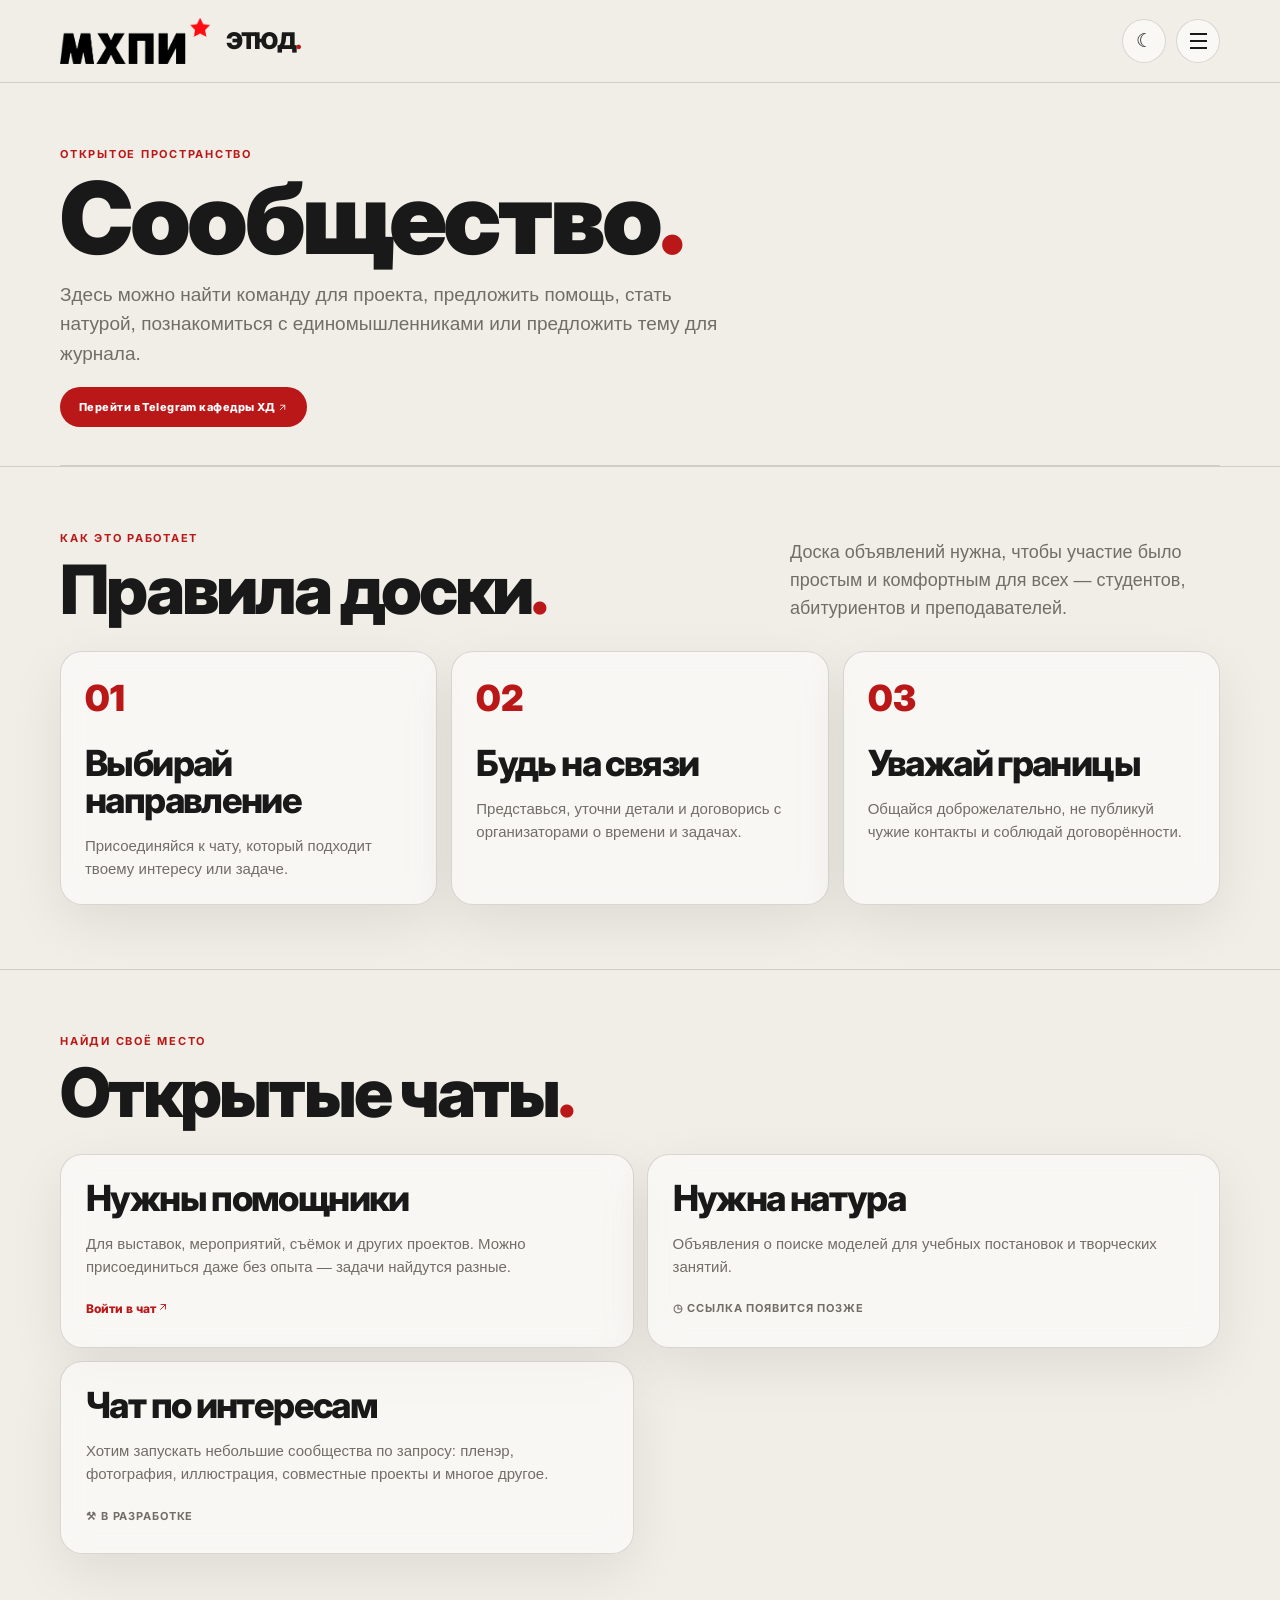
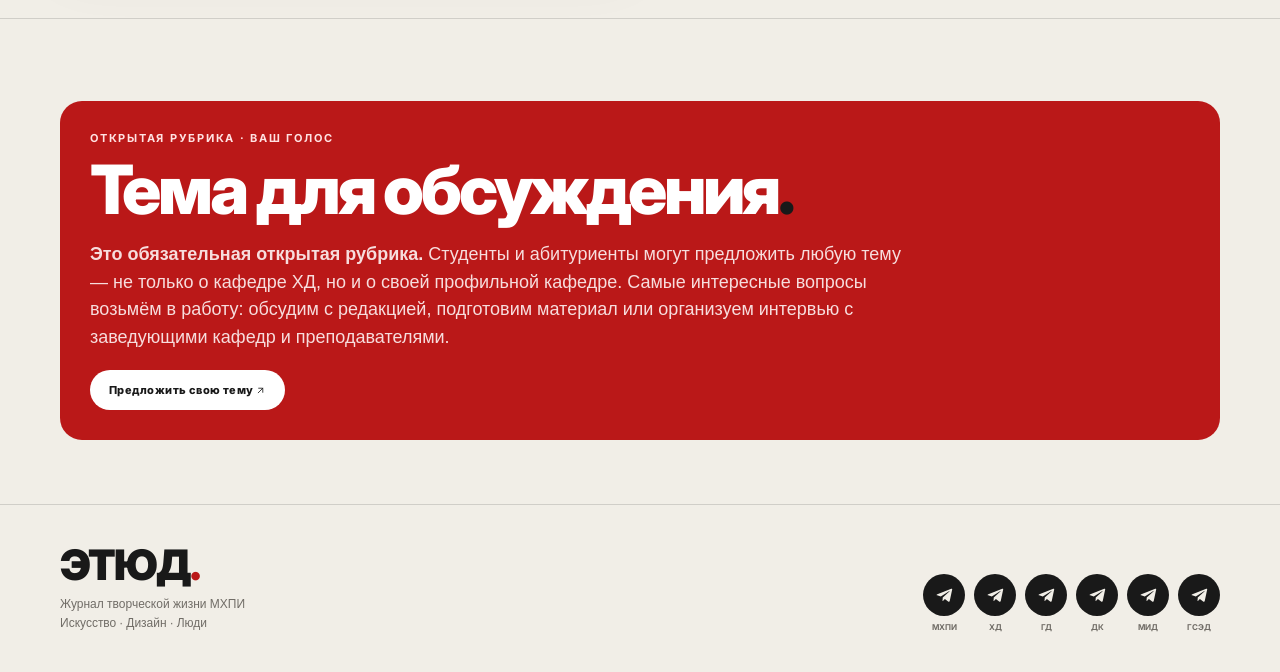
==== etude_updated/community.html @ ce53c4ec "Add files via upload" ====
<!doctype html><html lang="ru"><head><meta charset="utf-8"><meta name="viewport" content="width=device-width,initial-scale=1"><meta name="theme-color" content="#191919"><title>Сообщество — ЭТЮД</title><link rel="stylesheet" href="styles.css"></head><body>
<header class="site-header"><div class="wrap nav">
<a class="brand" href="index.html"><img class="brand-logo brand-logo-light" src="assets/logo-black.png" alt="МХПИ"><img class="brand-logo brand-logo-dark" src="assets/logo-white.png" alt="МХПИ"><span class="brand-word">ЭТЮД<i>.</i></span></a>
<div class="nav-actions"><button class="icon-btn" data-theme-toggle aria-label="Переключить тему">☾</button><button class="icon-btn burger" data-menu-open aria-label="Открыть меню"><span></span><span></span><span></span></button></div>
</div></header>
<div class="drawer-scrim"></div><nav class="drawer"><div class="drawer-top">ЭТЮД.<button class="icon-btn" data-menu-close aria-label="Закрыть меню">×</button></div>
<a href="issues.html">Выпуски <svg class="ui-arrow" viewBox="0 0 24 24" aria-hidden="true" focusable="false"><path d="M7 17 17 7M8 7h9v9" fill="none" stroke="currentColor" stroke-width="1.8" stroke-linecap="round" stroke-linejoin="round"/></svg></a><a href="community.html">Сообщество <svg class="ui-arrow" viewBox="0 0 24 24" aria-hidden="true" focusable="false"><path d="M7 17 17 7M8 7h9v9" fill="none" stroke="currentColor" stroke-width="1.8" stroke-linecap="round" stroke-linejoin="round"/></svg></a><a href="contacts.html">Контакты <svg class="ui-arrow" viewBox="0 0 24 24" aria-hidden="true" focusable="false"><path d="M7 17 17 7M8 7h9v9" fill="none" stroke="currentColor" stroke-width="1.8" stroke-linecap="round" stroke-linejoin="round"/></svg></a><a href="contacts.html#editor">Написать в редакцию <svg class="ui-arrow" viewBox="0 0 24 24" aria-hidden="true" focusable="false"><path d="M7 17 17 7M8 7h9v9" fill="none" stroke="currentColor" stroke-width="1.8" stroke-linecap="round" stroke-linejoin="round"/></svg></a><small>МХПИ · Искусство · Дизайн · Люди</small></nav>
<main>
<section class="wrap page-head"><div class="kicker">Открытое пространство</div><h1>Сообщество<span class="red">.</span></h1><p>Здесь можно найти команду для проекта, предложить помощь, стать натурой, познакомиться с единомышленниками или предложить тему для журнала.</p><a class="button red-button" href="https://t.me/mhpi_hd" target="_blank" rel="noopener">Перейти в Telegram кафедры ХД <svg class="ui-arrow" viewBox="0 0 24 24" aria-hidden="true" focusable="false"><path d="M7 17 17 7M8 7h9v9" fill="none" stroke="currentColor" stroke-width="1.8" stroke-linecap="round" stroke-linejoin="round"/></svg></a></section>
<section class="section"><div class="wrap"><div class="section-top"><div><div class="kicker">Как это работает</div><h2>Правила доски<span class="red">.</span></h2></div><p>Доска объявлений нужна, чтобы участие было простым и комфортным для всех — студентов, абитуриентов и преподавателей.</p></div><div class="tiles">
<div class="tile glass"><div class="tile-num">01</div><h3>Выбирай направление</h3><p>Присоединяйся к чату, который подходит твоему интересу или задаче.</p></div>
<div class="tile glass"><div class="tile-num">02</div><h3>Будь на связи</h3><p>Представься, уточни детали и договорись с организаторами о времени и задачах.</p></div>
<div class="tile glass"><div class="tile-num">03</div><h3>Уважай границы</h3><p>Общайся доброжелательно, не публикуй чужие контакты и соблюдай договорённости.</p></div>
</div></div></section>
<section class="section"><div class="wrap"><div class="section-top"><div><div class="kicker">Найди своё место</div><h2>Открытые чаты<span class="red">.</span></h2></div></div><div class="board-grid">
<div class="board-card glass"><h3>Нужны помощники</h3><p>Для выставок, мероприятий, съёмок и других проектов. Можно присоединиться даже без опыта — задачи найдутся разные.</p><a href="https://t.me/+NvVG2WRpuFw3ZGU6" target="_blank" rel="noopener">Войти в чат <svg class="ui-arrow" viewBox="0 0 24 24" aria-hidden="true" focusable="false"><path d="M7 17 17 7M8 7h9v9" fill="none" stroke="currentColor" stroke-width="1.8" stroke-linecap="round" stroke-linejoin="round"/></svg></a></div>
<div class="board-card glass"><h3>Нужна натура</h3><p>Объявления о поиске моделей для учебных постановок и творческих занятий.</p><span class="under-construction">◷ Ссылка появится позже</span></div>
<div class="board-card glass"><h3>Чат по интересам</h3><p>Хотим запускать небольшие сообщества по запросу: пленэр, фотография, иллюстрация, совместные проекты и многое другое.</p><span class="under-construction">⚒ В разработке</span></div>
</div></div></section>
<section class="section"><div class="wrap"><div class="topic-box"><div class="kicker" style="color:#ffe2e2">Открытая рубрика · Ваш голос</div><h2>Тема для обсуждения<span style="color:#191919">.</span></h2><p><b>Это обязательная открытая рубрика.</b> Студенты и абитуриенты могут предложить любую тему — не только о кафедре ХД, но и о своей профильной кафедре. Самые интересные вопросы возьмём в работу: обсудим с редакцией, подготовим материал или организуем интервью с заведующими кафедр и преподавателями.</p><a class="button" href="contacts.html#editor">Предложить свою тему <svg class="ui-arrow" viewBox="0 0 24 24" aria-hidden="true" focusable="false"><path d="M7 17 17 7M8 7h9v9" fill="none" stroke="currentColor" stroke-width="1.8" stroke-linecap="round" stroke-linejoin="round"/></svg></a></div></div></section>
</main>
<footer class="site-footer"><div class="wrap footer-inner"><div><div class="footer-logo">ЭТЮД<span>.</span></div><div class="footer-note">Журнал творческой жизни МХПИ<br>Искусство · Дизайн · Люди</div></div>
<div><div class="socials">
<a class="social" href="https://t.me/mhpi_team" aria-label="Telegram МХПИ" target="_blank"><svg viewBox="0 0 24 24"><path d="M21.7 4.3 18.6 19c-.2 1-.8 1.2-1.6.8l-4.5-3.3-2.2 2.1c-.2.2-.4.4-.8.4l.3-4.6 8.4-7.6c.4-.3-.1-.5-.5-.2L7.3 13.2 2.8 11.8c-1-.3-1-1 .2-1.5L20.5 3.5c.8-.3 1.5.2 1.2.8z"/></svg></a>
<a class="social" href="https://t.me/mhpi_hd" aria-label="Telegram ХД" target="_blank"><svg viewBox="0 0 24 24"><path d="M21.7 4.3 18.6 19c-.2 1-.8 1.2-1.6.8l-4.5-3.3-2.2 2.1c-.2.2-.4.4-.8.4l.3-4.6 8.4-7.6c.4-.3-.1-.5-.5-.2L7.3 13.2 2.8 11.8c-1-.3-1-1 .2-1.5L20.5 3.5c.8-.3 1.5.2 1.2.8z"/></svg></a>
<a class="social" href="https://t.me/mhpi_gd" aria-label="Telegram ГД" target="_blank"><svg viewBox="0 0 24 24"><path d="M21.7 4.3 18.6 19c-.2 1-.8 1.2-1.6.8l-4.5-3.3-2.2 2.1c-.2.2-.4.4-.8.4l.3-4.6 8.4-7.6c.4-.3-.1-.5-.5-.2L7.3 13.2 2.8 11.8c-1-.3-1-1 .2-1.5L20.5 3.5c.8-.3 1.5.2 1.2.8z"/></svg></a>
<a class="social" href="https://t.me/mhpi_dk" aria-label="Telegram ДК" target="_blank"><svg viewBox="0 0 24 24"><path d="M21.7 4.3 18.6 19c-.2 1-.8 1.2-1.6.8l-4.5-3.3-2.2 2.1c-.2.2-.4.4-.8.4l.3-4.6 8.4-7.6c.4-.3-.1-.5-.5-.2L7.3 13.2 2.8 11.8c-1-.3-1-1 .2-1.5L20.5 3.5c.8-.3 1.5.2 1.2.8z"/></svg></a>
<a class="social" href="https://t.me/kafedraMiD" aria-label="Telegram МиД" target="_blank"><svg viewBox="0 0 24 24"><path d="M21.7 4.3 18.6 19c-.2 1-.8 1.2-1.6.8l-4.5-3.3-2.2 2.1c-.2.2-.4.4-.8.4l.3-4.6 8.4-7.6c.4-.3-.1-.5-.5-.2L7.3 13.2 2.8 11.8c-1-.3-1-1 .2-1.5L20.5 3.5c.8-.3 1.5.2 1.2.8z"/></svg></a>
<a class="social" href="https://t.me/mhpi_gsed" aria-label="Telegram ГСЭД" target="_blank"><svg viewBox="0 0 24 24"><path d="M21.7 4.3 18.6 19c-.2 1-.8 1.2-1.6.8l-4.5-3.3-2.2 2.1c-.2.2-.4.4-.8.4l.3-4.6 8.4-7.6c.4-.3-.1-.5-.5-.2L7.3 13.2 2.8 11.8c-1-.3-1-1 .2-1.5L20.5 3.5c.8-.3 1.5.2 1.2.8z"/></svg></a>
</div><div class="social-labels"><span>МХПИ</span><span>ХД</span><span>ГД</span><span>ДК</span><span>МИД</span><span>ГСЭД</span></div></div></div></footer>
<script src="script.js"></script></body></html>
---- etude_updated/styles.css ----
@import url('https://fonts.googleapis.com/css2?family=Inter:wght@400;500;600;700;800;900&display=swap');
:root{--red:#BA1818;--paper:#F1EEE7;--pale:#E6E5E1;--stone:#C9C4BE;--ink:#191919;--bg:var(--paper);--fg:var(--ink);--muted:#716d67;--glass:rgba(255,255,255,.55);--line:rgba(25,25,25,.15);--shadow:0 18px 55px rgba(0,0,0,.08);--head:Inter,Arial,sans-serif;--body:"Franklin Gothic Book",Arial,sans-serif}
[data-theme="dark"]{--bg:#191919;--fg:#F1EEE7;--muted:#b9b4ae;--glass:rgba(241,238,231,.075);--line:rgba(241,238,231,.16);--shadow:0 18px 55px rgba(0,0,0,.24)}
*{box-sizing:border-box}html{scroll-behavior:smooth;scroll-padding-top:95px}body{margin:0;background:var(--bg);color:var(--fg);font:18px/1.55 var(--body);transition:background .35s,color .35s}a{color:inherit;text-decoration:none}button{font:inherit;cursor:pointer}img{max-width:100%}.wrap{width:min(1160px,calc(100% - 52px));margin:auto}
.site-header{position:sticky;top:0;z-index:40;background:color-mix(in srgb,var(--bg) 82%,transparent);backdrop-filter:blur(18px);border-bottom:1px solid var(--line)}.nav{height:82px;display:flex;align-items:center;justify-content:space-between}.brand{display:flex;align-items:center;gap:16px}.brand-logo{width:112px;height:62px;object-fit:contain;background:#000;padding:5px}.brand-word{font:900 23px/1 var(--head);letter-spacing:-1.5px}.brand-word i{font-style:normal;color:var(--red)}.nav-actions{display:flex;gap:10px}.icon-btn{width:44px;height:44px;border:1px solid var(--line);border-radius:50%;background:var(--glass);color:var(--fg);display:grid;place-items:center;font-size:19px}.burger{display:flex;flex-direction:column;gap:5px;align-items:center;justify-content:center}.burger span{width:17px;height:2px;background:var(--fg);display:block}
.drawer-scrim{position:fixed;inset:0;background:#0008;z-index:48;opacity:0;visibility:hidden;transition:.25s}.drawer-scrim.open{opacity:1;visibility:visible}.drawer{position:fixed;right:0;top:0;height:100dvh;width:min(410px,90vw);z-index:49;background:var(--bg);padding:28px;transform:translateX(105%);transition:transform .32s;border-left:1px solid var(--line);display:flex;flex-direction:column}.drawer.open{transform:translateX(0)}.drawer-top{display:flex;align-items:center;justify-content:space-between;margin-bottom:42px;font:900 30px var(--head)}.drawer a{font:800 25px var(--head);letter-spacing:-.05em;padding:17px 0;border-bottom:1px solid var(--line)}.drawer a:hover{color:var(--red)}.drawer small{margin-top:auto;color:var(--muted)}
.kicker{font:700 11px var(--head);letter-spacing:.16em;text-transform:uppercase;color:var(--red)}h1,h2,h3{font-family:var(--head);letter-spacing:-.065em}h1{font-size:clamp(64px,11vw,130px);line-height:.86;margin:0;font-weight:900}h2{font-size:clamp(38px,6vw,68px);line-height:.96;margin:12px 0 0;font-weight:850}h3{font-size:clamp(25px,3vw,36px);line-height:1.03;margin:0 0 12px;font-weight:800}.red{color:var(--red)}.muted{color:var(--muted)}.lead{font-size:clamp(18px,2vw,22px);line-height:1.5;max-width:760px}.smallcaps{font:700 11px var(--head);letter-spacing:.12em;text-transform:uppercase;color:var(--muted)}
.hero{padding:76px 0 64px;display:grid;grid-template-columns:1.15fr .85fr;gap:45px;align-items:end}.hero h1{margin:18px 0 20px}.hero h1 span{color:var(--red)}.hero-copy{max-width:510px;color:var(--muted);font-size:20px}.hero-art{position:relative;min-height:340px;border-radius:26px;overflow:hidden;background:var(--ink)}.hero-art img{width:100%;height:100%;min-height:340px;object-fit:cover;opacity:.9}.hero-tag{position:absolute;left:20px;bottom:20px;padding:12px 16px;border:1px solid #ffffff55;border-radius:14px;background:#191919aa;color:#fff;backdrop-filter:blur(12px);font:700 11px var(--head);letter-spacing:.12em}
.section{padding:64px 0;border-top:1px solid var(--line)}.section-top{display:flex;align-items:end;justify-content:space-between;gap:30px;margin-bottom:28px}.section-top p{max-width:430px;margin:0;color:var(--muted)}.glass{background:var(--glass);border:1px solid var(--line);backdrop-filter:blur(15px);border-radius:22px;box-shadow:var(--shadow)}
.issue-card{display:grid;grid-template-columns:.8fr 1.2fr;overflow:hidden;min-height:330px}.issue-card-copy{padding:34px;display:flex;flex-direction:column;justify-content:space-between}.issue-number{font:900 64px/.9 var(--head);letter-spacing:-.08em}.issue-card h3{margin-top:35px}.issue-card-image{min-height:300px}.issue-card-image img{width:100%;height:100%;object-fit:cover}.text-link{display:inline-flex;align-items:center;gap:8px;color:var(--red);font:800 12px var(--head);letter-spacing:.04em;margin-top:16px}.text-link:hover{gap:13px}
.tiles{display:grid;grid-template-columns:repeat(3,1fr);gap:14px}.tile{padding:24px;min-height:180px}.tile .tile-num{font:900 36px var(--head);color:var(--red)}.tile h3{margin-top:25px}.tile p{color:var(--muted);font-size:15px;margin-bottom:0}
.page-head{padding:64px 0 38px;border-bottom:1px solid var(--line)}.page-head h1{font-size:clamp(54px,9vw,100px);margin:14px 0}.page-head p{max-width:680px;color:var(--muted);font-size:19px}
.issue-meta{display:flex;gap:12px;flex-wrap:wrap;color:var(--muted);font:700 11px var(--head);letter-spacing:.1em;text-transform:uppercase}.article-intro{padding:55px 0 65px;display:grid;grid-template-columns:.95fr 1.05fr;gap:40px;align-items:center}.article-intro .intro-photos{display:grid;grid-template-columns:1fr 1fr;gap:12px}.article-intro img{width:100%;height:300px;object-fit:cover;border-radius:18px}.article-intro img:last-child{margin-top:35px}.article-intro p{color:var(--muted)}.article-section{padding:55px 0;border-top:1px solid var(--line)}.article-heading{display:grid;grid-template-columns:110px 1fr;gap:22px;align-items:start;margin-bottom:25px}.article-heading .n{font:900 58px/.9 var(--head);letter-spacing:-.08em;color:var(--red)}.article-heading p{max-width:650px;color:var(--muted);margin:12px 0 0}.event-copy{max-width:850px;color:var(--muted);margin:0 0 22px 132px}.gallery{display:grid;grid-template-columns:repeat(12,1fr);gap:12px;margin:22px 0 0 132px}.gallery button{border:0;padding:0;background:none;border-radius:16px;overflow:hidden;cursor:zoom-in;grid-column:span 4;min-height:210px}.gallery button.wide{grid-column:span 8}.gallery img{display:block;width:100%;height:100%;min-height:210px;max-height:430px;object-fit:cover;transition:transform .4s}.gallery button:hover img{transform:scale(1.035)}
.plan-list{display:grid;gap:12px}.plan{display:grid;grid-template-columns:65px 1fr;gap:20px;padding:24px}.plan .n{font:900 34px var(--head);color:var(--red)}.plan p{color:var(--muted);margin:6px 0 0}
.board-grid{display:grid;grid-template-columns:repeat(2,1fr);gap:13px}.board-card{padding:25px}.board-card p{color:var(--muted);font-size:15px}.board-card a{display:inline-flex;margin-top:8px;color:var(--red);font:800 12px var(--head)}.under-construction{display:inline-flex;align-items:center;gap:8px;color:var(--muted);font:700 11px var(--head);text-transform:uppercase;letter-spacing:.08em}.topic-box{margin-top:18px;padding:30px;background:var(--red);color:white;border-radius:22px}.topic-box p{max-width:820px;color:#f7dddd}.button{display:inline-flex;align-items:center;justify-content:center;padding:13px 19px;border-radius:99px;background:var(--fg);color:var(--bg);font:800 11px var(--head);letter-spacing:.04em;border:0}.button.red-button{background:var(--red);color:#fff}.topic-box .button{background:#fff;color:#191919}
.team-cta{padding:60px 0;display:grid;grid-template-columns:1fr 1fr;gap:30px;align-items:center;border-top:1px solid var(--line)}.team-cta p{color:var(--muted);max-width:570px}
.contact-list{display:grid;grid-template-columns:repeat(2,1fr);gap:14px}.contact{padding:24px;display:flex;gap:17px;align-items:center}.contact-icon{width:48px;height:48px;border-radius:50%;background:var(--fg);color:var(--bg);display:grid;place-items:center;flex:0 0 48px}.contact-icon svg{width:21px;height:21px;fill:currentColor}.contact b{display:block;font:800 17px var(--head)}.contact span{color:var(--muted);font-size:14px}.contact a{color:var(--red)}
.archive-grid{display:grid;grid-template-columns:repeat(2,1fr);gap:16px}.archive-card{overflow:hidden}.archive-card img{width:100%;height:260px;object-fit:cover;display:block}.archive-copy{padding:24px}.archive-copy .issue-meta{margin-bottom:12px}
.site-footer{border-top:1px solid var(--line);padding:34px 0 40px}.footer-inner{display:flex;justify-content:space-between;align-items:end;gap:24px}.footer-logo{font:900 42px var(--head);letter-spacing:-.09em}.footer-logo span{color:var(--red)}.footer-note{font-size:12px;color:var(--muted);margin-top:5px}.socials{display:flex;gap:9px;justify-content:flex-end;flex-wrap:wrap}.social{width:42px;height:42px;border-radius:50%;background:var(--fg);color:var(--bg);display:grid;place-items:center;transition:transform .2s}.social:hover{transform:translateY(-4px)}.social svg{width:19px;height:19px;fill:currentColor}.social-labels{display:flex;gap:9px;justify-content:flex-end;margin-top:6px}.social-labels span{width:42px;text-align:center;color:var(--muted);font:700 8px var(--head)}
.lightbox{position:fixed;inset:0;z-index:80;background:#080808ed;display:none;align-items:center;justify-content:center;padding:25px}.lightbox.open{display:flex}.lightbox img{max-width:min(92vw,1300px);max-height:88vh;object-fit:contain}.lightbox button{position:absolute;top:20px;right:22px;background:#fff;color:#111;border:0;border-radius:50%;width:44px;height:44px;font-size:25px}
@media(max-width:800px){.wrap{width:calc(100% - 36px)}.hero{grid-template-columns:1fr;gap:28px;padding:50px 0}.hero-art,.hero-art img{min-height:280px}.section{padding:48px 0}.issue-card{grid-template-columns:1fr}.issue-card-image{order:-1;height:260px;min-height:0}.tiles{grid-template-columns:1fr 1fr}.article-intro{grid-template-columns:1fr;padding:40px 0}.article-intro img{height:250px}.article-heading{grid-template-columns:70px 1fr;gap:14px}.article-heading .n{font-size:44px}.event-copy,.gallery{margin-left:84px}.gallery button{grid-column:span 6}.gallery button.wide{grid-column:span 12}.team-cta{grid-template-columns:1fr}.contact-list{grid-template-columns:1fr 1fr}}
@media(max-width:520px){body{font-size:16px}.wrap{width:calc(100% - 28px)}.nav{height:72px}.brand{gap:10px}.brand-logo{width:92px;height:52px}.brand-word{font-size:19px}.icon-btn{width:40px;height:40px}.hero{padding:40px 0}.hero h1{font-size:76px}.hero-copy{font-size:17px}.hero-art,.hero-art img{min-height:230px}.section-top{display:block}.section-top p{margin-top:15px}.tiles{grid-template-columns:1fr}.tile{min-height:130px}.tile h3{margin-top:15px}.page-head{padding:43px 0 28px}.page-head h1{font-size:58px}.article-intro .intro-photos{gap:8px}.article-intro img{height:190px}.article-heading{grid-template-columns:45px 1fr;gap:10px}.article-heading .n{font-size:35px}.article-heading h2{font-size:31px}.event-copy,.gallery{margin-left:0}.gallery{grid-template-columns:1fr 1fr;gap:8px}.gallery button,.gallery button.wide{grid-column:span 1;min-height:155px}.gallery button.wide{grid-column:span 2}.gallery img{min-height:155px}.plan{grid-template-columns:42px 1fr;padding:18px}.plan .n{font-size:28px}.board-grid,.contact-list,.archive-grid{grid-template-columns:1fr}.team-cta{padding:44px 0}.footer-inner{align-items:flex-start;flex-direction:column}.socials,.social-labels{justify-content:flex-start}.page-head p{font-size:16px}}

/* ЭТЮД: галереи, отметка нового выпуска и реакции */
.new-badge{display:inline-flex;align-items:center;width:max-content;padding:5px 9px;border-radius:99px;background:var(--red);color:#fff;font:800 9px/1 var(--head);letter-spacing:.12em;margin:0 0 9px}
.gallery{grid-template-columns:repeat(2,minmax(0,1fr));align-items:start}
.gallery button,.gallery button.wide{grid-column:span 1;min-height:0;height:auto;display:block;cursor:zoom-in;background:var(--glass)}
.gallery button.wide{grid-column:span 2}
.gallery img{width:100%;height:auto;min-height:0;max-height:none;display:block;object-fit:contain;transition:transform .45s cubic-bezier(.2,.7,.2,1)}
.gallery button:hover img{transform:scale(1.025)}
.lightbox{gap:18px;flex-direction:row}
.lightbox figure{margin:0;display:flex;flex-direction:column;align-items:center;max-width:calc(100vw - 150px);max-height:88vh}
.lightbox img{display:block;max-width:100%;max-height:82vh;object-fit:contain}
.lightbox figcaption{color:#fff9;font:600 11px var(--head);margin-top:12px;letter-spacing:.08em}
.lightbox .lb-close,.lightbox .lb-prev,.lightbox .lb-next{position:absolute;border:1px solid #ffffff55;background:#ffffff18;color:white;border-radius:50%;width:48px;height:48px;font-size:30px;display:grid;place-items:center;backdrop-filter:blur(10px)}
.lightbox .lb-close{top:18px;right:18px}.lightbox .lb-prev{left:20px;top:50%;transform:translateY(-50%)}.lightbox .lb-next{right:20px;top:50%;transform:translateY(-50%)}.lb-counter{position:absolute;bottom:18px;left:50%;transform:translateX(-50%);color:#fff9;font:700 11px var(--head);letter-spacing:.12em}
.support-section{padding:70px 0 85px}
.support-card{padding:clamp(25px,5vw,58px);border:1px solid var(--line);border-radius:28px;background:var(--glass);box-shadow:var(--shadow);backdrop-filter:blur(16px)}
.support-card h2{font-size:clamp(38px,6vw,68px);margin:14px 0 18px}.support-card>p{max-width:720px;color:var(--muted)}
.reaction-row{display:flex;gap:12px;flex-wrap:wrap;margin:28px 0 8px}
.reaction{display:flex;align-items:center;gap:11px;border:1px solid var(--line);border-radius:99px;padding:13px 18px;background:transparent;color:var(--fg);font:700 12px var(--head);transition:.2s}
.reaction:hover{transform:translateY(-2px);border-color:var(--red)}.reaction[aria-pressed="true"]{background:var(--red);color:#fff;border-color:var(--red)}.reaction-icon{font-size:20px;color:var(--red)}.reaction[aria-pressed="true"] .reaction-icon{color:#fff}.reaction b{font-variant-numeric:tabular-nums}.reaction-note{font-size:12px!important;margin-top:8px}
.etude-joke{margin-top:35px;padding:18px 20px;border-radius:16px;background:var(--fg);color:var(--bg);display:flex;align-items:center;gap:14px;font-size:13px;position:relative;overflow:hidden}.joke-mark{font:900 22px var(--head);color:var(--red);flex:none}.joke-stamp{font:900 9px var(--head);letter-spacing:.12em;color:var(--red);white-space:nowrap}
@media(max-width:520px){.gallery{grid-template-columns:1fr 1fr;gap:8px}.gallery button,.gallery button.wide{grid-column:span 1}.gallery button.wide{grid-column:span 2}.lightbox{padding:12px;gap:0}.lightbox figure{max-width:calc(100vw - 82px)}.lightbox img{max-height:78vh}.lightbox .lb-prev{left:7px;width:34px;height:34px;font-size:23px}.lightbox .lb-next{right:7px;width:34px;height:34px;font-size:23px}.lightbox .lb-close{top:10px;right:10px;width:38px;height:38px}.reaction-row{gap:8px}.reaction{padding:12px 13px;font-size:11px}.etude-joke{align-items:flex-start;flex-wrap:wrap}.joke-stamp{margin-left:36px}}


/* Refinements: stronger masthead, typography, gallery controls and reactions */
.brand-logo{width:128px;height:70px;padding:6px}
.hero-art{margin-right:18px;overflow:visible}.hero-art img{border-radius:26px}
.hero-art:after{content:"";position:absolute;right:-18px;top:2%;height:96%;width:8px;border-radius:8px;background:var(--red)}
h1,h2,h3,.drawer a,.footer-logo{letter-spacing:-.045em}
.page-head h1,.article-heading h2{letter-spacing:-.035em}
.lb-prev,.lb-next{font-family:Arial,sans-serif!important;font-weight:300!important;line-height:1}
.reaction-row{align-items:center}
.reaction{min-height:48px;justify-content:center}
.reaction[data-vote="up"].is-animated{animation:like-pop .48s ease}
.reaction[data-vote="down"].is-animated{animation:dislike-drop .55s ease}
.reaction[data-vote="up"][aria-pressed="true"] .reaction-icon{animation:heart-beat .7s ease}
.reaction[data-vote="down"][aria-pressed="true"] .reaction-icon{animation:sad-shake .55s ease}
.reaction-mini{margin:18px 0 22px}
.reaction-mini .reaction{padding:9px 14px;min-height:40px}
.reaction-mini .reaction span:nth-child(2){font-size:11px}
.reaction-mini .reaction-icon{font-size:17px}
.reaction-mini .reaction[data-vote="down"] b{display:none}
.reaction-row:not(.reaction-mini) [data-vote="down"] b{display:none}
.reaction-row [data-count="down"]{display:none}
.event-date{display:block;color:var(--muted);font:700 11px var(--head);letter-spacing:.12em;text-transform:uppercase;margin-top:8px}
@keyframes like-pop{0%{transform:scale(1)}35%{transform:scale(1.13) rotate(-2deg)}65%{transform:scale(.96)}100%{transform:scale(1)}}
@keyframes heart-beat{0%,100%{transform:scale(1)}25%{transform:scale(1.35)}50%{transform:scale(.9)}75%{transform:scale(1.2)}}
@keyframes dislike-drop{0%{transform:translateY(0)}35%{transform:translateY(4px) rotate(2deg)}65%{transform:translateY(-2px)}100%{transform:translateY(0)}}
@keyframes sad-shake{0%,100%{transform:translateX(0)}25%{transform:translateX(-3px)}50%{transform:translateX(3px)}75%{transform:translateX(-2px)}}
@media(max-width:520px){.nav{height:82px}.brand-logo{width:124px;height:68px}.hero-art{margin-right:12px}.hero-art:after{right:-12px;width:6px}.page-head h1,.article-heading h2{letter-spacing:-.025em}}

.lightbox .lb-prev svg,.lightbox .lb-next svg{width:22px;height:22px;display:block}.lightbox .lb-prev,.lightbox .lb-next{display:grid;place-items:center}


/* Brand marks swap with the site theme */
.brand{gap:16px}
.brand-logo{width:150px;height:54px;object-fit:contain;background:transparent;padding:0;display:block}
.brand-logo-dark{display:none}
[data-theme="dark"] .brand-logo-light{display:none}
[data-theme="dark"] .brand-logo-dark{display:block}
.article-feedback-top{padding:24px 0 12px;border-top:1px solid var(--line)}
.article-feedback-top .reaction-row{margin:0}
.reaction-row{display:flex;gap:12px;flex-wrap:wrap;align-items:center}
.reaction{min-height:52px;justify-content:center;gap:10px;padding:12px 20px}
.reaction-icon{width:23px;height:23px;display:inline-grid;place-items:center;position:relative;color:var(--red);font-size:0}
.reaction-icon svg{width:24px;height:24px;overflow:visible}
.heart-shape{fill:currentColor;stroke:currentColor;stroke-width:1}
.crack-heart svg path{stroke:currentColor;stroke-width:1.8;stroke-linecap:round;stroke-linejoin:round}
.heart-left,.heart-right{fill:none}
.heart-crack{fill:none;stroke:var(--red)!important;stroke-width:1.8!important}
.reaction[data-vote="up"][aria-pressed="true"] .reaction-icon{animation:heartbeat-live 1.05s cubic-bezier(.2,.8,.25,1)}
.reaction[data-vote="up"][aria-pressed="true"] .reaction-icon:after{content:"";position:absolute;inset:-5px;border:1.5px solid var(--red);border-radius:50%;animation:heart-ripple .75s ease-out}
.reaction[data-vote="down"][aria-pressed="true"] .crack-heart .heart-left{transform-origin:100% 45%;animation:crack-left .7s cubic-bezier(.2,.8,.2,1) forwards}
.reaction[data-vote="down"][aria-pressed="true"] .crack-heart .heart-right{transform-origin:0 45%;animation:crack-right .7s cubic-bezier(.2,.8,.2,1) forwards}
.reaction[data-vote="down"][aria-pressed="true"] .crack-heart .heart-crack{animation:crack-flash .7s ease}
@keyframes heartbeat-live{0%{transform:scale(1)}12%{transform:scale(1.22)}24%{transform:scale(.94)}38%{transform:scale(1.18)}52%{transform:scale(.98)}68%{transform:scale(1.1)}100%{transform:scale(1)}}
@keyframes heart-ripple{0%{opacity:.8;transform:scale(.6)}100%{opacity:0;transform:scale(1.8)}}
@keyframes crack-left{0%{transform:translate(0,0) rotate(0)}45%{transform:translate(-2px,-1px) rotate(-9deg)}100%{transform:translate(-4px,2px) rotate(-15deg);opacity:.72}}
@keyframes crack-right{0%{transform:translate(0,0) rotate(0)}45%{transform:translate(2px,1px) rotate(9deg)}100%{transform:translate(4px,2px) rotate(15deg);opacity:.72}}
@keyframes crack-flash{0%,100%{opacity:1}35%{opacity:.35}60%{opacity:1}}
@media(max-width:520px){.brand{gap:11px}.brand-logo{width:132px;height:48px}.article-feedback-top{padding:18px 0 8px}.reaction{padding:10px 14px;min-height:46px}}


/* Mobile-safe arrow glyphs: use vector icons instead of platform text/emoji glyphs */
.ui-arrow{display:inline-block;width:1em;height:1em;vertical-align:-.16em;margin-left:.08em;flex:0 0 auto}
.text-link .ui-arrow{width:1.05em;height:1.05em;transition:transform .2s ease}
.text-link:hover .ui-arrow{transform:translate(2px,-2px)}
.drawer a .ui-arrow{width:.85em;height:.85em}
.lightbox .lb-prev,.lightbox .lb-next{-webkit-appearance:none;appearance:none;font-family:Arial,sans-serif!important;font-variant-emoji:text;text-shadow:none}
.lightbox .lb-prev svg,.lightbox .lb-next svg{width:22px;height:22px;display:block;flex:none}
.reaction[data-vote="up"][aria-pressed="true"] .reaction-icon{animation:heartbeat-smooth 1.45s ease-in-out}
.reaction[data-vote="down"][aria-pressed="true"] .reaction-icon{animation:soft-disappoint 650ms ease-in-out}
.heart-sad{fill:none;stroke:currentColor;stroke-width:1.5;stroke-linecap:round;stroke-linejoin:round}
.crack-heart svg .heart-sad{stroke:currentColor;fill:none}
@keyframes heartbeat-smooth{
  0%{transform:scale(1)}
  14%{transform:scale(1.12)}
  27%{transform:scale(1.02)}
  42%{transform:scale(1.16)}
  58%{transform:scale(1.04)}
  76%{transform:scale(1.08)}
  100%{transform:scale(1)}
}
@keyframes soft-disappoint{
  0%{transform:translateY(0) rotate(0) scale(1);opacity:1}
  35%{transform:translateY(3px) rotate(-8deg) scale(.92);opacity:.58}
  70%{transform:translateY(1px) rotate(-4deg) scale(.97);opacity:.82}
  100%{transform:translateY(0) rotate(0) scale(1);opacity:1}
}
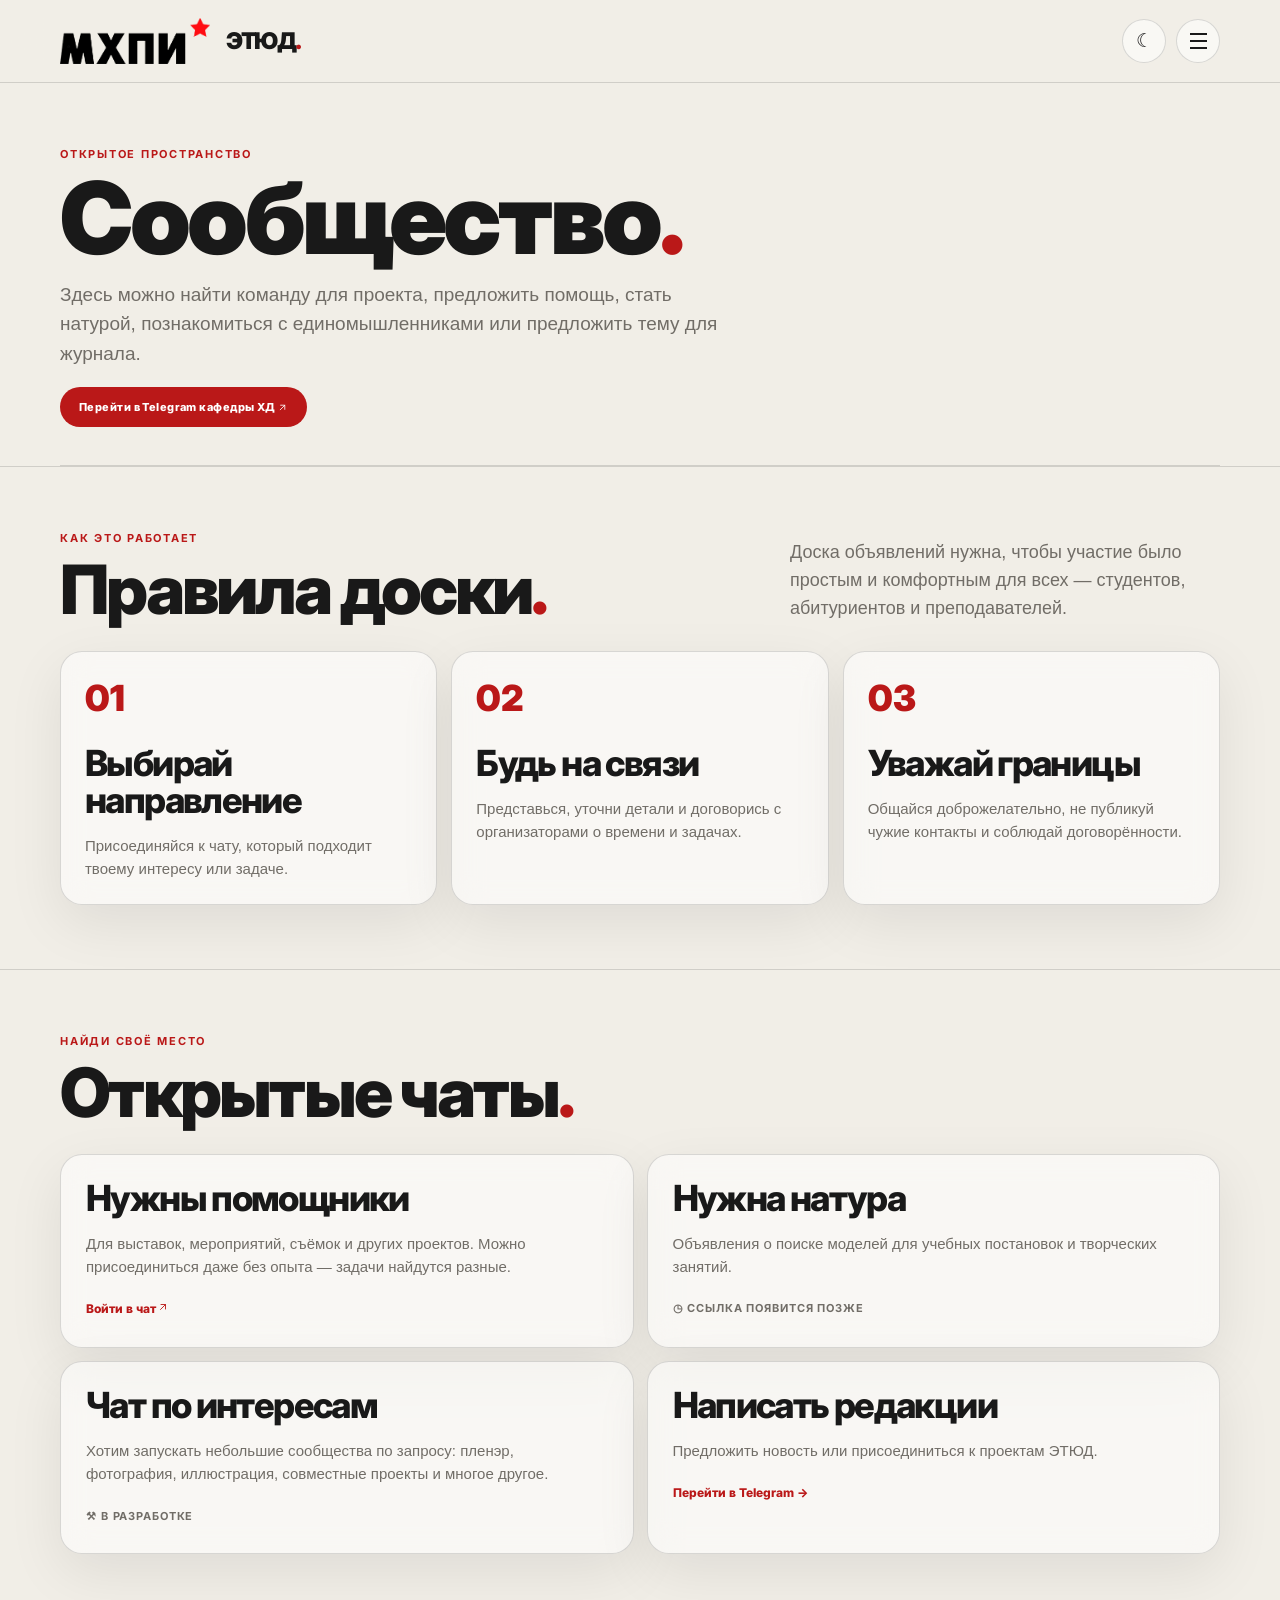
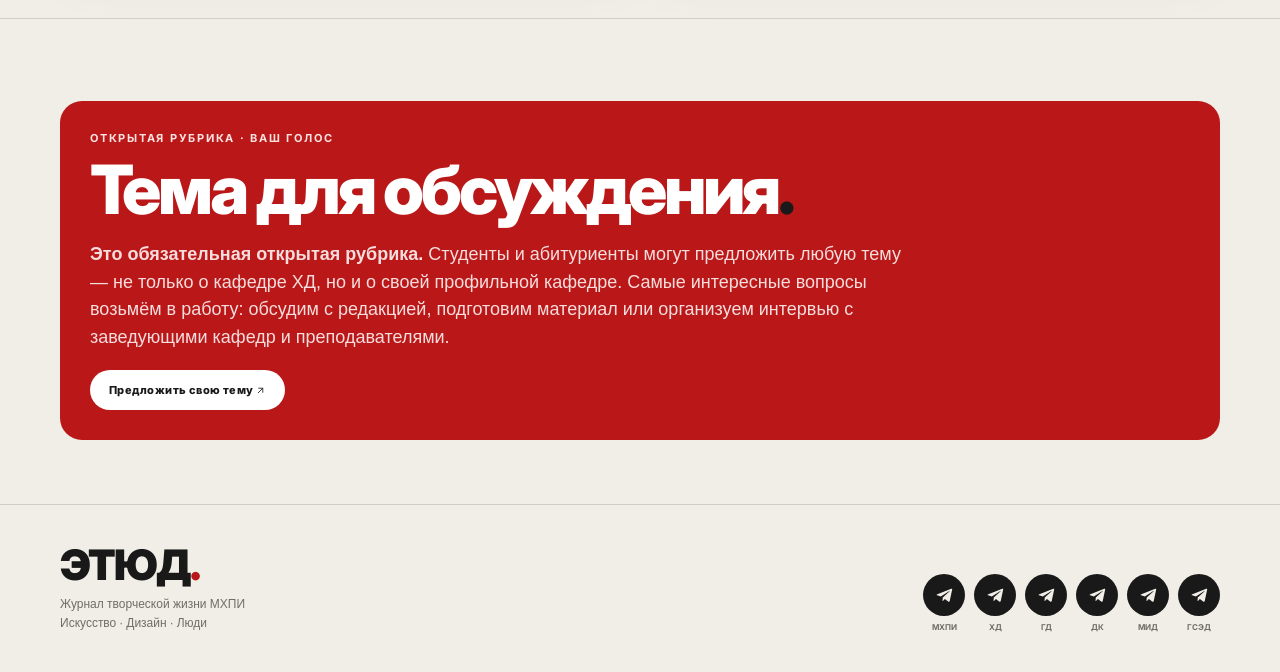
==== commit 76860cd8: "Update community.html" ====
--- a/etude_updated/community.html
+++ b/etude_updated/community.html
@@ -16,6 +16,7 @@
 <div class="board-card glass"><h3>Нужны помощники</h3><p>Для выставок, мероприятий, съёмок и других проектов. Можно присоединиться даже без опыта — задачи найдутся разные.</p><a href="https://t.me/+NvVG2WRpuFw3ZGU6" target="_blank" rel="noopener">Войти в чат <svg class="ui-arrow" viewBox="0 0 24 24" aria-hidden="true" focusable="false"><path d="M7 17 17 7M8 7h9v9" fill="none" stroke="currentColor" stroke-width="1.8" stroke-linecap="round" stroke-linejoin="round"/></svg></a></div>
 <div class="board-card glass"><h3>Нужна натура</h3><p>Объявления о поиске моделей для учебных постановок и творческих занятий.</p><span class="under-construction">◷ Ссылка появится позже</span></div>
 <div class="board-card glass"><h3>Чат по интересам</h3><p>Хотим запускать небольшие сообщества по запросу: пленэр, фотография, иллюстрация, совместные проекты и многое другое.</p><span class="under-construction">⚒ В разработке</span></div>
+<div class="board-card glass"><h3>Написать редакции</h3><p>Предложить новость или присоединиться к проектам ЭТЮД.</p><a href="https://t.me/etude_redakcia_bot" target="_blank" rel="noopener">Перейти в Telegram →</a></div>
 </div></div></section>
 <section class="section"><div class="wrap"><div class="topic-box"><div class="kicker" style="color:#ffe2e2">Открытая рубрика · Ваш голос</div><h2>Тема для обсуждения<span style="color:#191919">.</span></h2><p><b>Это обязательная открытая рубрика.</b> Студенты и абитуриенты могут предложить любую тему — не только о кафедре ХД, но и о своей профильной кафедре. Самые интересные вопросы возьмём в работу: обсудим с редакцией, подготовим материал или организуем интервью с заведующими кафедр и преподавателями.</p><a class="button" href="contacts.html#editor">Предложить свою тему <svg class="ui-arrow" viewBox="0 0 24 24" aria-hidden="true" focusable="false"><path d="M7 17 17 7M8 7h9v9" fill="none" stroke="currentColor" stroke-width="1.8" stroke-linecap="round" stroke-linejoin="round"/></svg></a></div></div></section>
 </main>
@@ -28,4 +29,4 @@
 <a class="social" href="https://t.me/kafedraMiD" aria-label="Telegram МиД" target="_blank"><svg viewBox="0 0 24 24"><path d="M21.7 4.3 18.6 19c-.2 1-.8 1.2-1.6.8l-4.5-3.3-2.2 2.1c-.2.2-.4.4-.8.4l.3-4.6 8.4-7.6c.4-.3-.1-.5-.5-.2L7.3 13.2 2.8 11.8c-1-.3-1-1 .2-1.5L20.5 3.5c.8-.3 1.5.2 1.2.8z"/></svg></a>
 <a class="social" href="https://t.me/mhpi_gsed" aria-label="Telegram ГСЭД" target="_blank"><svg viewBox="0 0 24 24"><path d="M21.7 4.3 18.6 19c-.2 1-.8 1.2-1.6.8l-4.5-3.3-2.2 2.1c-.2.2-.4.4-.8.4l.3-4.6 8.4-7.6c.4-.3-.1-.5-.5-.2L7.3 13.2 2.8 11.8c-1-.3-1-1 .2-1.5L20.5 3.5c.8-.3 1.5.2 1.2.8z"/></svg></a>
 </div><div class="social-labels"><span>МХПИ</span><span>ХД</span><span>ГД</span><span>ДК</span><span>МИД</span><span>ГСЭД</span></div></div></div></footer>
-<script src="script.js"></script></body></html>+<script src="script.js"></script></body></html>
